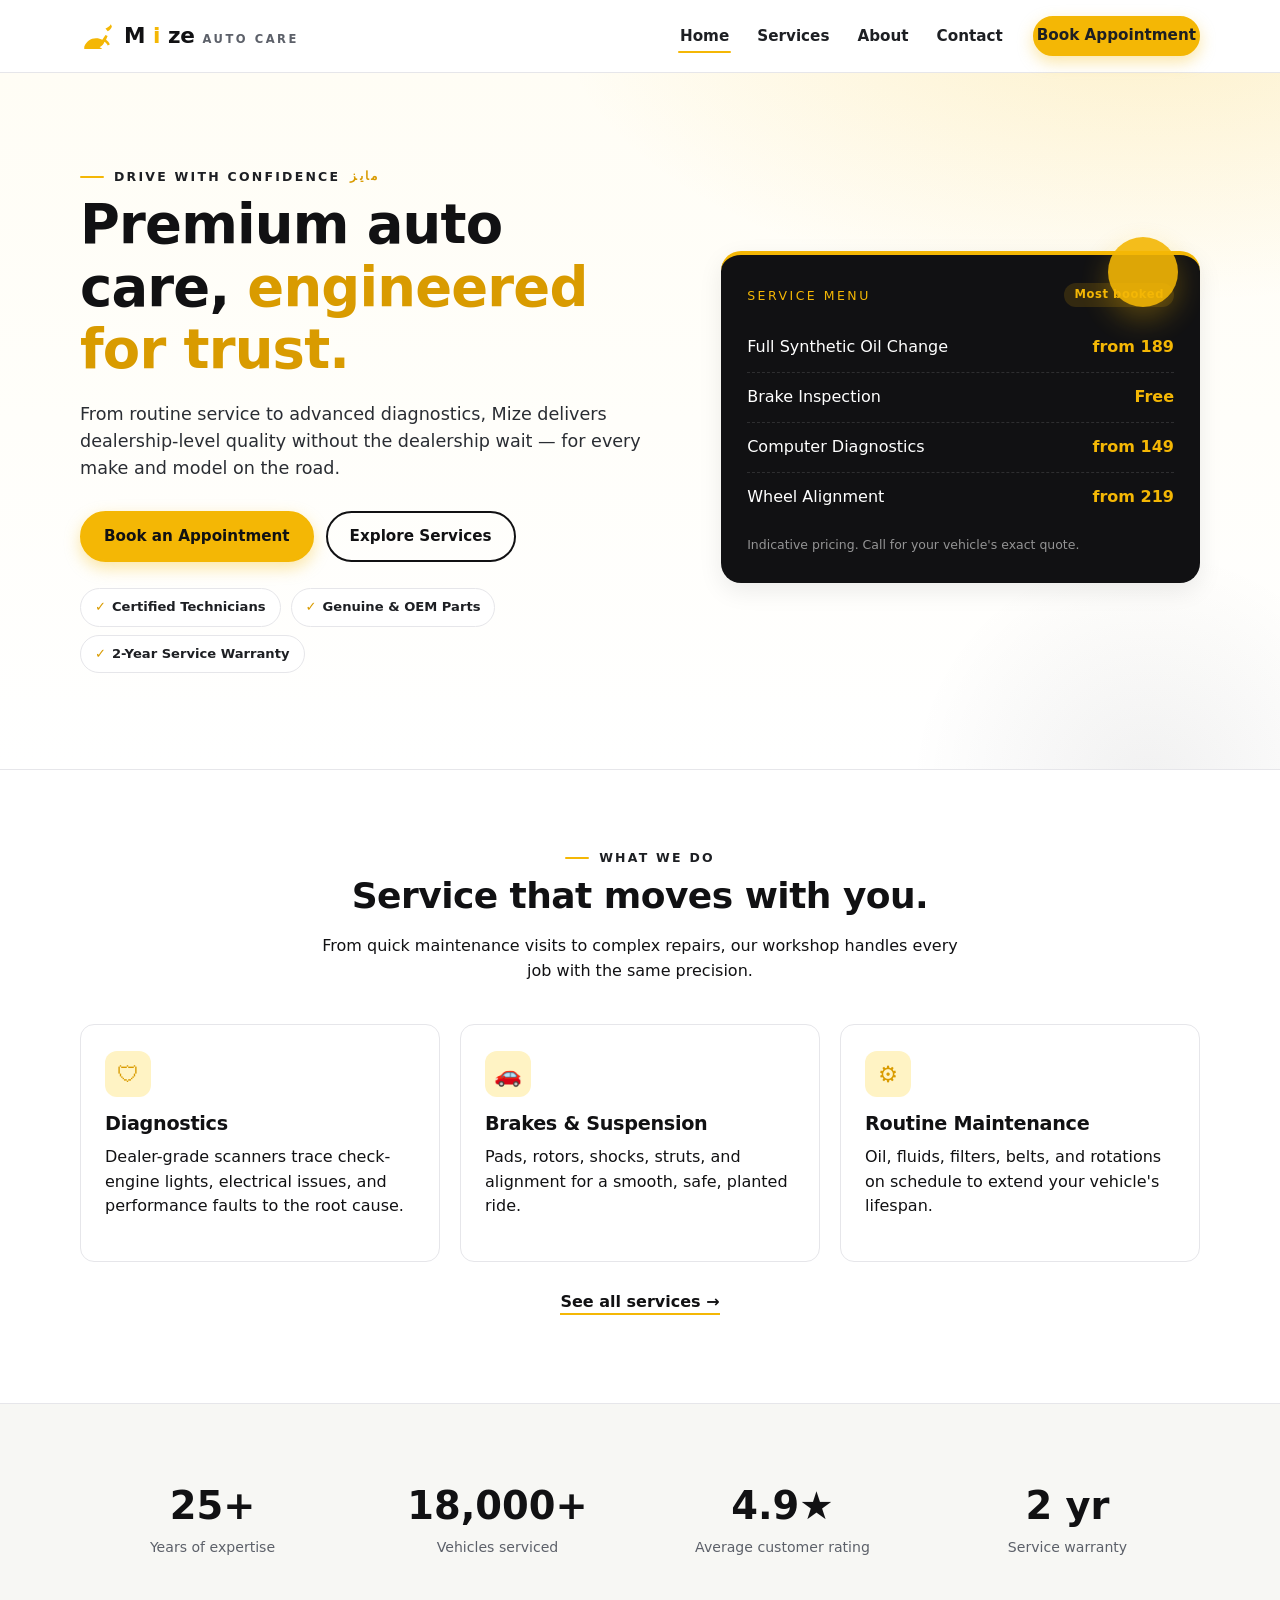
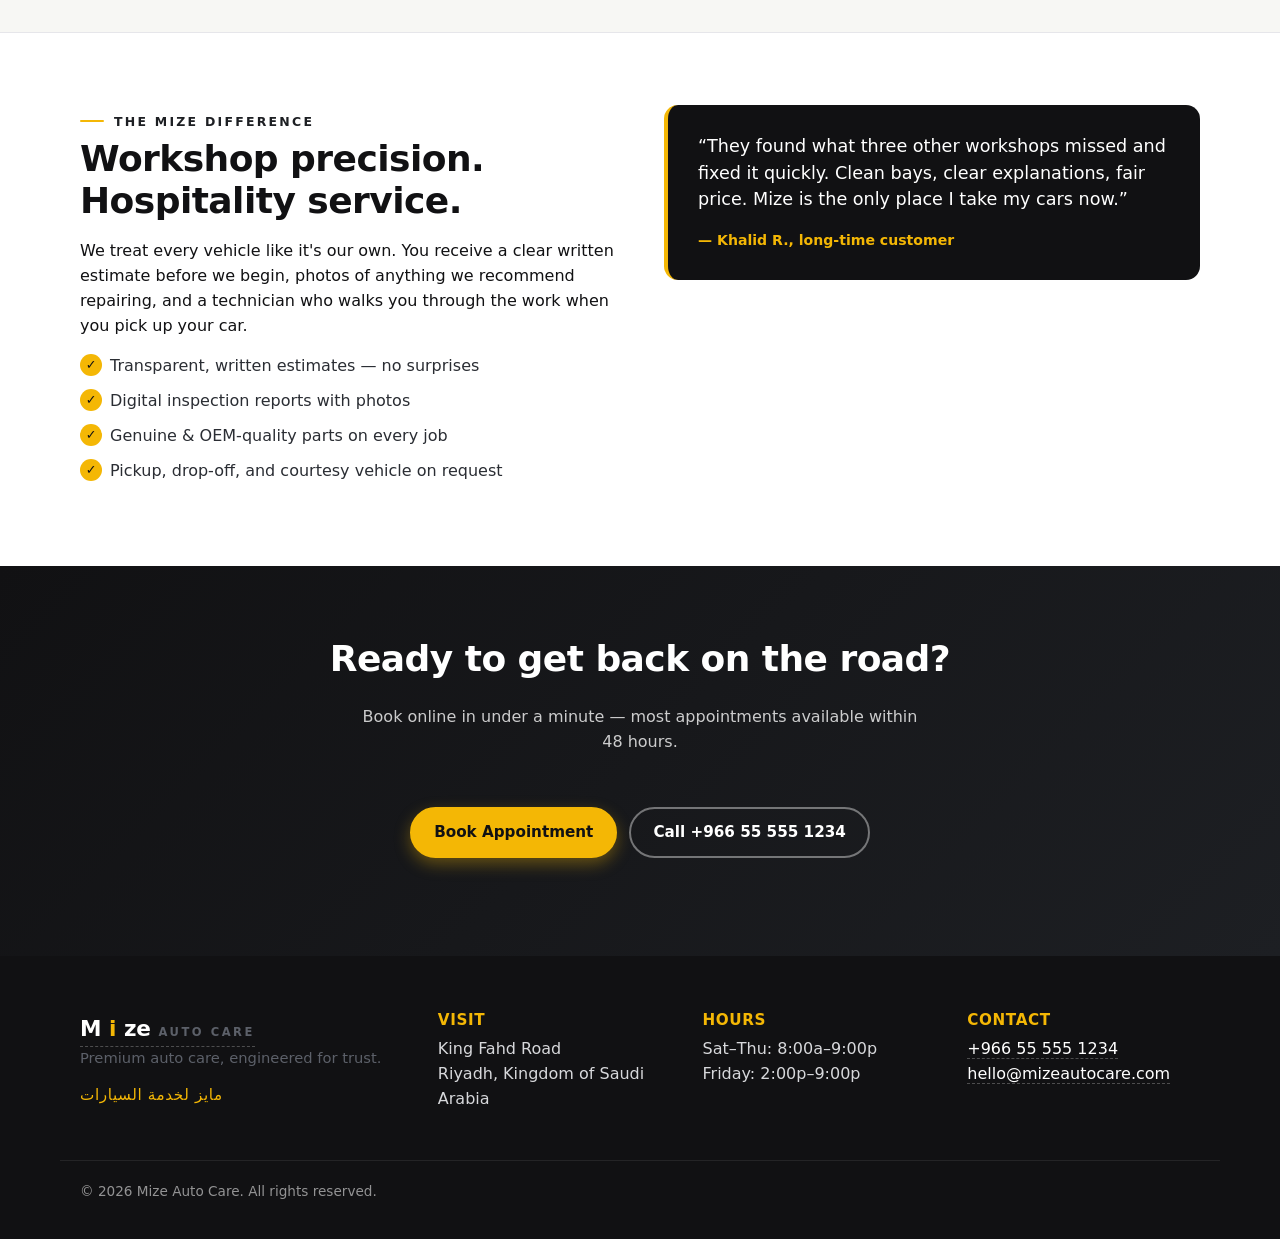
==== index.html @ 51d81efa "Add Mize Auto Care marketing website Four-page static site (Home, Services, About, Contact) styled t" ====
<!DOCTYPE html>
<html lang="en">
<head>
  <meta charset="UTF-8" />
  <meta name="viewport" content="width=device-width, initial-scale=1.0" />
  <meta name="description" content="Mize Auto Care - premium auto repair and maintenance. Expert technicians, genuine parts, and transparent service for every make and model." />
  <title>Mize Auto Care | Premium Auto Service</title>
  <link rel="stylesheet" href="assets/css/styles.css" />
</head>
<body>
  <a class="skip-link" href="#main">Skip to content</a>

  <header class="site-header">
    <div class="container nav-bar">
      <a class="brand" href="index.html" aria-label="Mize Auto Care home">
        <span class="brand-horse" aria-hidden="true">
          <svg viewBox="0 0 64 48" xmlns="http://www.w3.org/2000/svg" role="img" focusable="false">
            <path fill="currentColor" d="M8 44c4-10 12-16 22-16 5 0 9 1 12 3l6-9 4 2-3 7c3 2 6 5 7 9l-4 2c-1-3-3-5-6-7-1 4-4 8-9 10 2 1 4 2 5 4H8z"/>
            <path fill="currentColor" d="M48 10c4-2 8-4 10-8l2 4c-1 4-4 7-8 9z"/>
          </svg>
        </span>
        <span class="brand-text"><span class="brand-m">M</span><span class="brand-i">i</span>ze<em>Auto Care</em></span>
      </a>
      <button class="nav-toggle" aria-label="Toggle navigation" aria-expanded="false" aria-controls="primary-nav">
        <span></span><span></span><span></span>
      </button>
      <nav id="primary-nav" class="primary-nav">
        <ul>
          <li><a href="index.html" class="active">Home</a></li>
          <li><a href="services.html">Services</a></li>
          <li><a href="about.html">About</a></li>
          <li><a href="contact.html">Contact</a></li>
        </ul>
        <a class="btn btn-primary nav-cta" href="contact.html#appointment">Book Appointment</a>
      </nav>
    </div>
  </header>

  <main id="main">
    <section class="hero">
      <div class="container hero-inner">
        <div class="hero-copy">
          <p class="eyebrow">Drive with confidence <span class="ar" lang="ar">مايز</span></p>
          <h1>Premium auto care, <span class="accent">engineered for trust.</span></h1>
          <p class="lede">
            From routine service to advanced diagnostics, Mize delivers dealership-level
            quality without the dealership wait &mdash; for every make and model on the road.
          </p>
          <div class="hero-actions">
            <a class="btn btn-primary" href="contact.html#appointment">Book an Appointment</a>
            <a class="btn btn-ghost" href="services.html">Explore Services</a>
          </div>
          <ul class="hero-badges">
            <li>Certified Technicians</li>
            <li>Genuine &amp; OEM Parts</li>
            <li>2-Year Service Warranty</li>
          </ul>
        </div>
        <div class="hero-art" aria-hidden="true">
          <div class="hero-card">
            <div class="hero-card-head">
              <span class="hero-card-label">Service Menu</span>
              <span class="hero-card-tag">Most booked</span>
            </div>
            <div class="hero-card-row"><span>Full Synthetic Oil Change</span><strong>from 189</strong></div>
            <div class="hero-card-row"><span>Brake Inspection</span><strong>Free</strong></div>
            <div class="hero-card-row"><span>Computer Diagnostics</span><strong>from 149</strong></div>
            <div class="hero-card-row"><span>Wheel Alignment</span><strong>from 219</strong></div>
            <p class="hero-card-note">Indicative pricing. Call for your vehicle's exact quote.</p>
          </div>
        </div>
      </div>
    </section>

    <section class="section services-preview">
      <div class="container">
        <header class="section-header">
          <p class="eyebrow">What we do</p>
          <h2>Service that moves with you.</h2>
          <p>From quick maintenance visits to complex repairs, our workshop handles every job with the same precision.</p>
        </header>
        <div class="grid grid-3">
          <article class="card">
            <div class="card-icon" aria-hidden="true">&#128737;</div>
            <h3>Diagnostics</h3>
            <p>Dealer-grade scanners trace check-engine lights, electrical issues, and performance faults to the root cause.</p>
          </article>
          <article class="card">
            <div class="card-icon" aria-hidden="true">&#128663;</div>
            <h3>Brakes &amp; Suspension</h3>
            <p>Pads, rotors, shocks, struts, and alignment for a smooth, safe, planted ride.</p>
          </article>
          <article class="card">
            <div class="card-icon" aria-hidden="true">&#9881;</div>
            <h3>Routine Maintenance</h3>
            <p>Oil, fluids, filters, belts, and rotations on schedule to extend your vehicle's lifespan.</p>
          </article>
        </div>
        <p class="section-cta"><a href="services.html">See all services &rarr;</a></p>
      </div>
    </section>

    <section class="section band">
      <div class="container grid grid-4 stats">
        <div><strong>25+</strong><span>Years of expertise</span></div>
        <div><strong>18,000+</strong><span>Vehicles serviced</span></div>
        <div><strong>4.9&#9733;</strong><span>Average customer rating</span></div>
        <div><strong>2 yr</strong><span>Service warranty</span></div>
      </div>
    </section>

    <section class="section">
      <div class="container split">
        <div>
          <p class="eyebrow">The Mize difference</p>
          <h2>Workshop precision. Hospitality service.</h2>
          <p>
            We treat every vehicle like it's our own. You receive a clear written estimate
            before we begin, photos of anything we recommend repairing, and a technician
            who walks you through the work when you pick up your car.
          </p>
          <ul class="check-list">
            <li>Transparent, written estimates &mdash; no surprises</li>
            <li>Digital inspection reports with photos</li>
            <li>Genuine &amp; OEM-quality parts on every job</li>
            <li>Pickup, drop-off, and courtesy vehicle on request</li>
          </ul>
        </div>
        <blockquote class="quote">
          <p>&ldquo;They found what three other workshops missed and fixed it quickly. Clean bays, clear explanations, fair price. Mize is the only place I take my cars now.&rdquo;</p>
          <footer>&mdash; Khalid R., long-time customer</footer>
        </blockquote>
      </div>
    </section>

    <section class="section cta-band">
      <div class="container cta-inner">
        <h2>Ready to get back on the road?</h2>
        <p>Book online in under a minute &mdash; most appointments available within 48 hours.</p>
        <div class="hero-actions">
          <a class="btn btn-primary" href="contact.html#appointment">Book Appointment</a>
          <a class="btn btn-ghost" href="tel:+966555551234">Call +966 55 555 1234</a>
        </div>
      </div>
    </section>
  </main>

  <footer class="site-footer">
    <div class="container footer-grid">
      <div>
        <a class="brand brand-footer" href="index.html">
          <span class="brand-text"><span class="brand-m">M</span><span class="brand-i">i</span>ze<em>Auto Care</em></span>
        </a>
        <p class="muted">Premium auto care, engineered for trust.</p>
        <p class="ar-name" lang="ar">مايز لخدمة السيارات</p>
      </div>
      <div>
        <h4>Visit</h4>
        <p>King Fahd Road<br />Riyadh, Kingdom of Saudi Arabia</p>
      </div>
      <div>
        <h4>Hours</h4>
        <p>Sat&ndash;Thu: 8:00a&ndash;9:00p<br />Friday: 2:00p&ndash;9:00p</p>
      </div>
      <div>
        <h4>Contact</h4>
        <p><a href="tel:+966555551234">+966 55 555 1234</a><br /><a href="mailto:hello@mizeautocare.com">hello@mizeautocare.com</a></p>
      </div>
    </div>
    <div class="container footer-bottom">
      <p>&copy; <span id="year"></span> Mize Auto Care. All rights reserved.</p>
    </div>
  </footer>

  <script src="assets/js/main.js"></script>
</body>
</html>
---- assets/css/styles.css ----
/* =========================================================
   Mize Auto Care — black + gold brand palette
   ========================================================= */

:root {
  --gold: #f4b705;
  --gold-dark: #d99b00;
  --gold-soft: #fff3c4;
  --ink: #111113;
  --ink-2: #1d1f23;
  --char: #2a2d33;
  --muted: #5c6069;
  --line: #e6e6ea;
  --bg: #ffffff;
  --bg-soft: #f7f7f4;
  --bg-dark: #111113;

  --radius: 14px;
  --radius-sm: 8px;
  --shadow-sm: 0 1px 2px rgba(17,17,19,.06), 0 2px 8px rgba(17,17,19,.05);
  --shadow-md: 0 8px 24px rgba(17,17,19,.08);

  --container: 1160px;
  --font-sans: "Inter", system-ui, -apple-system, "Segoe UI", Roboto, "Helvetica Neue", Arial, sans-serif;
  --font-display: "Inter", system-ui, sans-serif;
}

/* Reset */
*, *::before, *::after { box-sizing: border-box; }
html { scroll-behavior: smooth; }
body {
  margin: 0;
  font-family: var(--font-sans);
  color: var(--ink);
  background: var(--bg);
  line-height: 1.55;
  -webkit-font-smoothing: antialiased;
}
img, svg { max-width: 100%; display: block; }
a { color: inherit; text-decoration: none; }
a:hover { color: var(--gold-dark); }
button { font: inherit; cursor: pointer; }

.container {
  width: 100%;
  max-width: var(--container);
  margin: 0 auto;
  padding: 0 20px;
}

.skip-link {
  position: absolute; left: -9999px; top: 0;
  background: var(--ink); color: #fff; padding: 10px 14px;
  border-radius: 0 0 8px 0; z-index: 999;
}
.skip-link:focus { left: 0; }

/* Typography */
h1, h2, h3, h4 {
  font-family: var(--font-display);
  line-height: 1.15;
  letter-spacing: -0.015em;
  color: var(--ink);
  margin: 0 0 0.5em;
  font-weight: 800;
}
h1 { font-size: clamp(2.1rem, 4.6vw, 3.4rem); }
h2 { font-size: clamp(1.6rem, 3vw, 2.25rem); }
h3 { font-size: 1.2rem; }
h4 { font-size: 0.95rem; letter-spacing: 0.04em; text-transform: uppercase; color: var(--ink-2); }

p { margin: 0 0 1em; }
.lede { font-size: 1.1rem; color: var(--char); max-width: 56ch; }
.muted { color: var(--muted); font-size: 0.92rem; }
.eyebrow {
  display: inline-flex; align-items: center; gap: 10px;
  font-size: 0.78rem; letter-spacing: 0.18em; text-transform: uppercase;
  color: var(--ink-2); font-weight: 700; margin: 0 0 0.6em;
}
.eyebrow::before {
  content: ""; width: 24px; height: 2px; background: var(--gold); border-radius: 2px;
}
.accent { color: var(--gold-dark); }
.ar { font-family: "Tajawal", "Segoe UI", sans-serif; font-weight: 700; color: var(--gold-dark); }

/* Buttons */
.btn {
  display: inline-flex; align-items: center; justify-content: center;
  gap: 8px;
  padding: 12px 22px;
  font-weight: 700;
  font-size: 0.95rem;
  border-radius: 999px;
  border: 2px solid transparent;
  transition: transform .15s ease, background .15s ease, border-color .15s ease, color .15s ease;
  white-space: nowrap;
}
.btn-primary {
  background: var(--gold);
  color: var(--ink);
  border-color: var(--gold);
  box-shadow: 0 6px 16px rgba(244,183,5,.35);
}
.btn-primary:hover { background: var(--gold-dark); border-color: var(--gold-dark); color: var(--ink); transform: translateY(-1px); }
.btn-ghost {
  background: transparent;
  color: var(--ink);
  border-color: var(--ink);
}
.btn-ghost:hover { background: var(--ink); color: var(--gold); }
.btn-block { width: 100%; }

/* Header / nav */
.site-header {
  position: sticky; top: 0; z-index: 50;
  background: rgba(255,255,255,.92);
  backdrop-filter: saturate(150%) blur(8px);
  border-bottom: 1px solid var(--line);
}
.nav-bar {
  display: flex; align-items: center; justify-content: space-between;
  min-height: 72px; gap: 24px;
}
.brand {
  display: inline-flex; align-items: center; gap: 10px;
  font-weight: 900; font-size: 1.35rem; color: var(--ink);
  letter-spacing: -0.02em;
}
.brand:hover { color: var(--ink); }
.brand-horse { color: var(--gold); width: 34px; height: 26px; display: inline-flex; }
.brand-horse svg { width: 100%; height: 100%; }
.brand-text { display: inline-flex; align-items: baseline; gap: 8px; }
.brand-text em {
  font-style: normal;
  font-size: 0.72rem;
  letter-spacing: 0.22em;
  text-transform: uppercase;
  color: var(--muted);
  font-weight: 700;
}
.brand-m { color: var(--ink); }
.brand-i { color: var(--gold); }

.primary-nav {
  display: flex; align-items: center; gap: 28px;
}
.primary-nav ul {
  list-style: none; display: flex; gap: 24px; margin: 0; padding: 0;
}
.primary-nav a {
  font-weight: 600; font-size: 0.95rem; color: var(--ink-2);
  padding: 6px 2px; position: relative;
}
.primary-nav a:hover { color: var(--ink); }
.primary-nav a.active::after {
  content: ""; position: absolute; left: 0; right: 0; bottom: -2px;
  height: 2px; background: var(--gold); border-radius: 2px;
}
.nav-cta { padding: 10px 18px; font-size: 0.9rem; }

.nav-toggle {
  display: none;
  background: transparent; border: 0; padding: 8px;
  width: 42px; height: 42px; border-radius: 8px;
}
.nav-toggle span {
  display: block; width: 22px; height: 2px; background: var(--ink);
  margin: 4px auto; border-radius: 2px; transition: transform .2s, opacity .2s;
}
.nav-toggle[aria-expanded="true"] span:nth-child(1) { transform: translateY(6px) rotate(45deg); }
.nav-toggle[aria-expanded="true"] span:nth-child(2) { opacity: 0; }
.nav-toggle[aria-expanded="true"] span:nth-child(3) { transform: translateY(-6px) rotate(-45deg); }

/* Hero */
.hero {
  position: relative;
  background:
    radial-gradient(1000px 500px at 90% -10%, rgba(244,183,5,.18), transparent 60%),
    linear-gradient(180deg, #fffdf5 0%, #ffffff 100%);
  border-bottom: 1px solid var(--line);
  overflow: hidden;
}
.hero::before {
  content: "";
  position: absolute; inset: auto -10% -40% auto;
  width: 520px; height: 520px;
  background: radial-gradient(circle, rgba(17,17,19,.06) 0%, transparent 65%);
  border-radius: 50%;
  pointer-events: none;
}
.hero-inner {
  display: grid; grid-template-columns: 1.1fr 0.9fr; gap: 56px; align-items: center;
  padding: 88px 20px 96px;
}
.hero-copy h1 { margin-bottom: 0.35em; }
.hero-actions {
  display: flex; gap: 12px; flex-wrap: wrap; margin: 28px 0 26px;
}
.hero-badges {
  list-style: none; padding: 0; margin: 0;
  display: flex; flex-wrap: wrap; gap: 8px 10px;
}
.hero-badges li {
  background: #fff; border: 1px solid var(--line);
  padding: 8px 14px; border-radius: 999px;
  font-size: 0.82rem; font-weight: 600; color: var(--ink-2);
}
.hero-badges li::before {
  content: "\2713"; color: var(--gold-dark); font-weight: 900; margin-right: 6px;
}
.hero-art { position: relative; }
.hero-card {
  background: var(--ink);
  color: #fff;
  border-radius: 20px;
  padding: 28px 26px;
  box-shadow: var(--shadow-md);
  border-top: 4px solid var(--gold);
  position: relative;
}
.hero-card::before {
  content: "";
  position: absolute; top: -18px; right: 22px;
  width: 70px; height: 70px; border-radius: 50%;
  background: var(--gold); opacity: .9;
  box-shadow: 0 12px 30px rgba(244,183,5,.35);
}
.hero-card-head {
  display: flex; justify-content: space-between; align-items: center;
  margin-bottom: 16px;
}
.hero-card-label {
  font-size: 0.78rem; letter-spacing: 0.2em; text-transform: uppercase;
  color: var(--gold);
}
.hero-card-tag {
  background: rgba(244,183,5,.15); color: var(--gold);
  padding: 3px 10px; border-radius: 999px; font-size: 0.72rem; font-weight: 700;
  letter-spacing: 0.05em;
}
.hero-card-row {
  display: flex; justify-content: space-between; align-items: baseline;
  padding: 12px 0; border-bottom: 1px dashed rgba(255,255,255,.12);
}
.hero-card-row:last-of-type { border-bottom: 0; }
.hero-card-row strong { color: var(--gold); font-weight: 800; }
.hero-card-note { font-size: 0.78rem; color: rgba(255,255,255,.55); margin: 14px 0 0; }

/* Page hero */
.page-hero {
  padding: 72px 0 40px;
  background: linear-gradient(180deg, #fffdf5 0%, #ffffff 100%);
  border-bottom: 1px solid var(--line);
}
.page-hero .lede { margin-top: 0.6em; }

/* Sections */
.section { padding: 72px 0; }
.section-header {
  max-width: 640px; margin: 0 auto 40px; text-align: center;
}
.section-cta { text-align: center; margin-top: 28px; }
.section-cta a { font-weight: 700; color: var(--ink); border-bottom: 2px solid var(--gold); padding-bottom: 2px; }
.section-cta a:hover { color: var(--gold-dark); }

.band {
  background: var(--bg-soft);
  border-top: 1px solid var(--line);
  border-bottom: 1px solid var(--line);
}

/* Grids */
.grid { display: grid; gap: 20px; }
.grid-3 { grid-template-columns: repeat(3, 1fr); }
.grid-4 { grid-template-columns: repeat(4, 1fr); }

.split {
  display: grid; grid-template-columns: 1fr 1fr; gap: 48px; align-items: start;
}

/* Cards */
.card {
  background: #fff;
  border: 1px solid var(--line);
  border-radius: var(--radius);
  padding: 26px 24px;
  transition: transform .15s ease, box-shadow .15s ease, border-color .15s ease;
}
.card:hover {
  transform: translateY(-2px);
  box-shadow: var(--shadow-md);
  border-color: #e0d8a8;
}
.card-icon {
  width: 46px; height: 46px; border-radius: 12px;
  background: var(--gold-soft); color: var(--gold-dark);
  display: flex; align-items: center; justify-content: center;
  font-size: 1.4rem; margin-bottom: 16px;
}
.service ul { padding-left: 18px; margin: 8px 0 0; color: var(--char); }
.service li { margin-bottom: 6px; }

/* Stats */
.stats div {
  text-align: center;
}
.stats strong {
  display: block; font-size: clamp(1.8rem, 3vw, 2.4rem); color: var(--ink); font-weight: 900;
}
.stats span { color: var(--muted); font-size: 0.88rem; }

/* Check list */
.check-list { list-style: none; padding: 0; margin: 16px 0 0; }
.check-list li {
  position: relative; padding-left: 30px; margin-bottom: 10px; color: var(--char);
}
.check-list li::before {
  content: "\2713";
  position: absolute; left: 0; top: 0;
  width: 22px; height: 22px; border-radius: 50%;
  background: var(--gold); color: var(--ink);
  display: flex; align-items: center; justify-content: center;
  font-size: 0.8rem; font-weight: 900;
}

/* Quote */
.quote {
  background: var(--ink); color: #fff;
  border-radius: var(--radius); padding: 28px 30px;
  border-left: 4px solid var(--gold);
  margin: 0;
}
.quote p { font-size: 1.1rem; line-height: 1.5; }
.quote footer { color: var(--gold); font-size: 0.88rem; font-weight: 700; }

/* Process */
.process { counter-reset: step; list-style: none; padding: 0; margin: 16px 0 0; }
.process li {
  counter-increment: step;
  position: relative;
  padding: 10px 0 10px 52px;
  border-bottom: 1px solid var(--line);
}
.process li:last-child { border-bottom: 0; }
.process li::before {
  content: counter(step);
  position: absolute; left: 0; top: 8px;
  width: 36px; height: 36px; border-radius: 50%;
  background: var(--ink); color: var(--gold);
  display: flex; align-items: center; justify-content: center;
  font-weight: 900;
}

/* Price table */
.price-table {
  width: 100%; border-collapse: collapse; margin: 14px 0 8px;
  background: #fff; border-radius: var(--radius); overflow: hidden;
  border: 1px solid var(--line);
}
.price-table th, .price-table td {
  text-align: left; padding: 12px 16px; font-size: 0.95rem;
  border-bottom: 1px solid var(--line);
}
.price-table thead th {
  background: var(--ink); color: var(--gold);
  font-size: 0.78rem; letter-spacing: 0.12em; text-transform: uppercase;
}
.price-table tbody tr:last-child td { border-bottom: 0; }
.price-table td:last-child, .price-table th:last-child {
  text-align: right; font-weight: 700; color: var(--ink);
}

/* Team */
.person { text-align: center; }
.avatar {
  width: 72px; height: 72px; border-radius: 50%;
  background: linear-gradient(135deg, var(--gold), var(--gold-dark));
  color: var(--ink);
  display: flex; align-items: center; justify-content: center;
  font-weight: 900; font-size: 1.3rem;
  margin: 0 auto 14px;
  box-shadow: 0 8px 16px rgba(244,183,5,.3);
}
.role {
  font-size: 0.85rem; color: var(--gold-dark); font-weight: 700;
  margin: -6px 0 10px; letter-spacing: 0.04em;
}

/* Certifications */
.cert-list {
  list-style: none; padding: 0; margin: 0;
  display: grid; grid-template-columns: repeat(3, 1fr); gap: 12px;
}
.cert-list li {
  background: #fff; border: 1px solid var(--line);
  padding: 16px 18px; border-radius: var(--radius-sm);
  font-weight: 700; color: var(--ink-2);
  border-left: 4px solid var(--gold);
}

/* Contact */
.contact-list { margin: 16px 0 0; }
.contact-list > div { padding: 14px 0; border-bottom: 1px solid var(--line); }
.contact-list > div:last-child { border-bottom: 0; }
.contact-list dt { font-size: 0.78rem; letter-spacing: 0.15em; text-transform: uppercase; color: var(--muted); font-weight: 700; margin-bottom: 4px; }
.contact-list dd { margin: 0; font-weight: 600; color: var(--ink); }
.contact-list a { color: var(--ink); border-bottom: 1px dashed var(--gold); }
.contact-list a:hover { color: var(--gold-dark); }

/* Form */
.form-card {
  background: #fff; border: 1px solid var(--line);
  border-radius: var(--radius); padding: 28px;
  box-shadow: var(--shadow-sm);
}
.field { display: flex; flex-direction: column; margin-bottom: 16px; }
.field label {
  font-size: 0.82rem; font-weight: 700; color: var(--ink-2);
  letter-spacing: 0.04em; margin-bottom: 6px;
}
.field input, .field select, .field textarea {
  font: inherit; color: var(--ink);
  padding: 12px 14px;
  border: 1.5px solid var(--line);
  border-radius: 10px;
  background: #fff;
  transition: border-color .15s ease, box-shadow .15s ease;
}
.field input:focus, .field select:focus, .field textarea:focus {
  outline: none;
  border-color: var(--gold);
  box-shadow: 0 0 0 4px rgba(244,183,5,.2);
}
.field-row { display: grid; grid-template-columns: 1fr 1fr; gap: 12px; }
.form-status { font-size: 0.9rem; margin: 10px 0 0; min-height: 1.2em; }
.form-status.success { color: #0a7a33; }
.form-status.error { color: #b42318; }

/* Map */
.map-placeholder {
  height: 320px; border-radius: var(--radius);
  background:
    repeating-linear-gradient(45deg, #efece0 0 12px, #f7f4e8 12px 24px),
    #f7f4e8;
  border: 1px solid var(--line);
  position: relative;
  overflow: hidden;
}
.map-pin {
  position: absolute; top: 50%; left: 50%; transform: translate(-50%, -50%);
  background: #fff; border-radius: 14px; padding: 14px 18px;
  box-shadow: var(--shadow-md);
  display: flex; flex-direction: column; align-items: center; text-align: center; gap: 2px;
  border-top: 4px solid var(--gold);
}
.map-pin span:first-child { color: var(--gold-dark); font-size: 1.5rem; }
.map-pin strong { font-weight: 800; color: var(--ink); }
.map-pin span:last-child { color: var(--muted); font-size: 0.85rem; }

/* CTA band */
.cta-band {
  background: linear-gradient(135deg, var(--ink) 0%, #1d1f23 100%);
  color: #fff;
  border-radius: 0;
}
.cta-band h2 { color: #fff; }
.cta-band p { color: rgba(255,255,255,.78); max-width: 56ch; }
.cta-inner { text-align: center; display: flex; flex-direction: column; align-items: center; gap: 8px; }
.cta-band .btn-ghost { color: #fff; border-color: rgba(255,255,255,.4); }
.cta-band .btn-ghost:hover { background: var(--gold); color: var(--ink); border-color: var(--gold); }

/* Footer */
.site-footer {
  background: var(--bg-dark); color: #d7d8db;
  padding: 56px 0 24px;
}
.site-footer .brand, .site-footer .brand-text .brand-m { color: #fff; }
.site-footer h4 { color: var(--gold); }
.site-footer a { color: #fff; border-bottom: 1px dashed rgba(255,255,255,.25); }
.site-footer a:hover { color: var(--gold); }
.ar-name { color: var(--gold); font-size: 0.95rem; letter-spacing: 0.04em; }
.footer-grid {
  display: grid; grid-template-columns: 1.4fr 1fr 1fr 1fr; gap: 32px;
  padding-bottom: 32px; border-bottom: 1px solid rgba(255,255,255,.08);
}
.footer-bottom {
  padding-top: 20px;
  display: flex; justify-content: space-between; align-items: center;
  font-size: 0.85rem; color: rgba(255,255,255,.55);
}

/* Responsive */
@media (max-width: 960px) {
  .hero-inner { grid-template-columns: 1fr; padding: 56px 20px; gap: 40px; }
  .split { grid-template-columns: 1fr; gap: 32px; }
  .grid-3 { grid-template-columns: 1fr 1fr; }
  .grid-4 { grid-template-columns: 1fr 1fr; }
  .footer-grid { grid-template-columns: 1fr 1fr; }
  .cert-list { grid-template-columns: 1fr 1fr; }
}

@media (max-width: 720px) {
  .nav-toggle { display: inline-flex; align-items: center; justify-content: center; }
  .primary-nav {
    position: absolute; top: 72px; left: 0; right: 0;
    background: #fff;
    flex-direction: column; align-items: stretch;
    padding: 20px;
    border-bottom: 1px solid var(--line);
    box-shadow: var(--shadow-md);
    display: none;
  }
  .primary-nav.is-open { display: flex; }
  .primary-nav ul { flex-direction: column; gap: 6px; }
  .primary-nav a { padding: 10px 6px; border-bottom: 1px solid var(--line); }
  .primary-nav a.active::after { display: none; }
  .primary-nav a.active { color: var(--gold-dark); }
  .nav-cta { margin-top: 12px; align-self: flex-start; }
  .grid-3 { grid-template-columns: 1fr; }
  .grid-4 { grid-template-columns: 1fr 1fr; }
  .footer-grid { grid-template-columns: 1fr; }
  .cert-list { grid-template-columns: 1fr; }
  .field-row { grid-template-columns: 1fr; }
  .hero-card::before { right: 14px; top: -14px; width: 52px; height: 52px; }
}
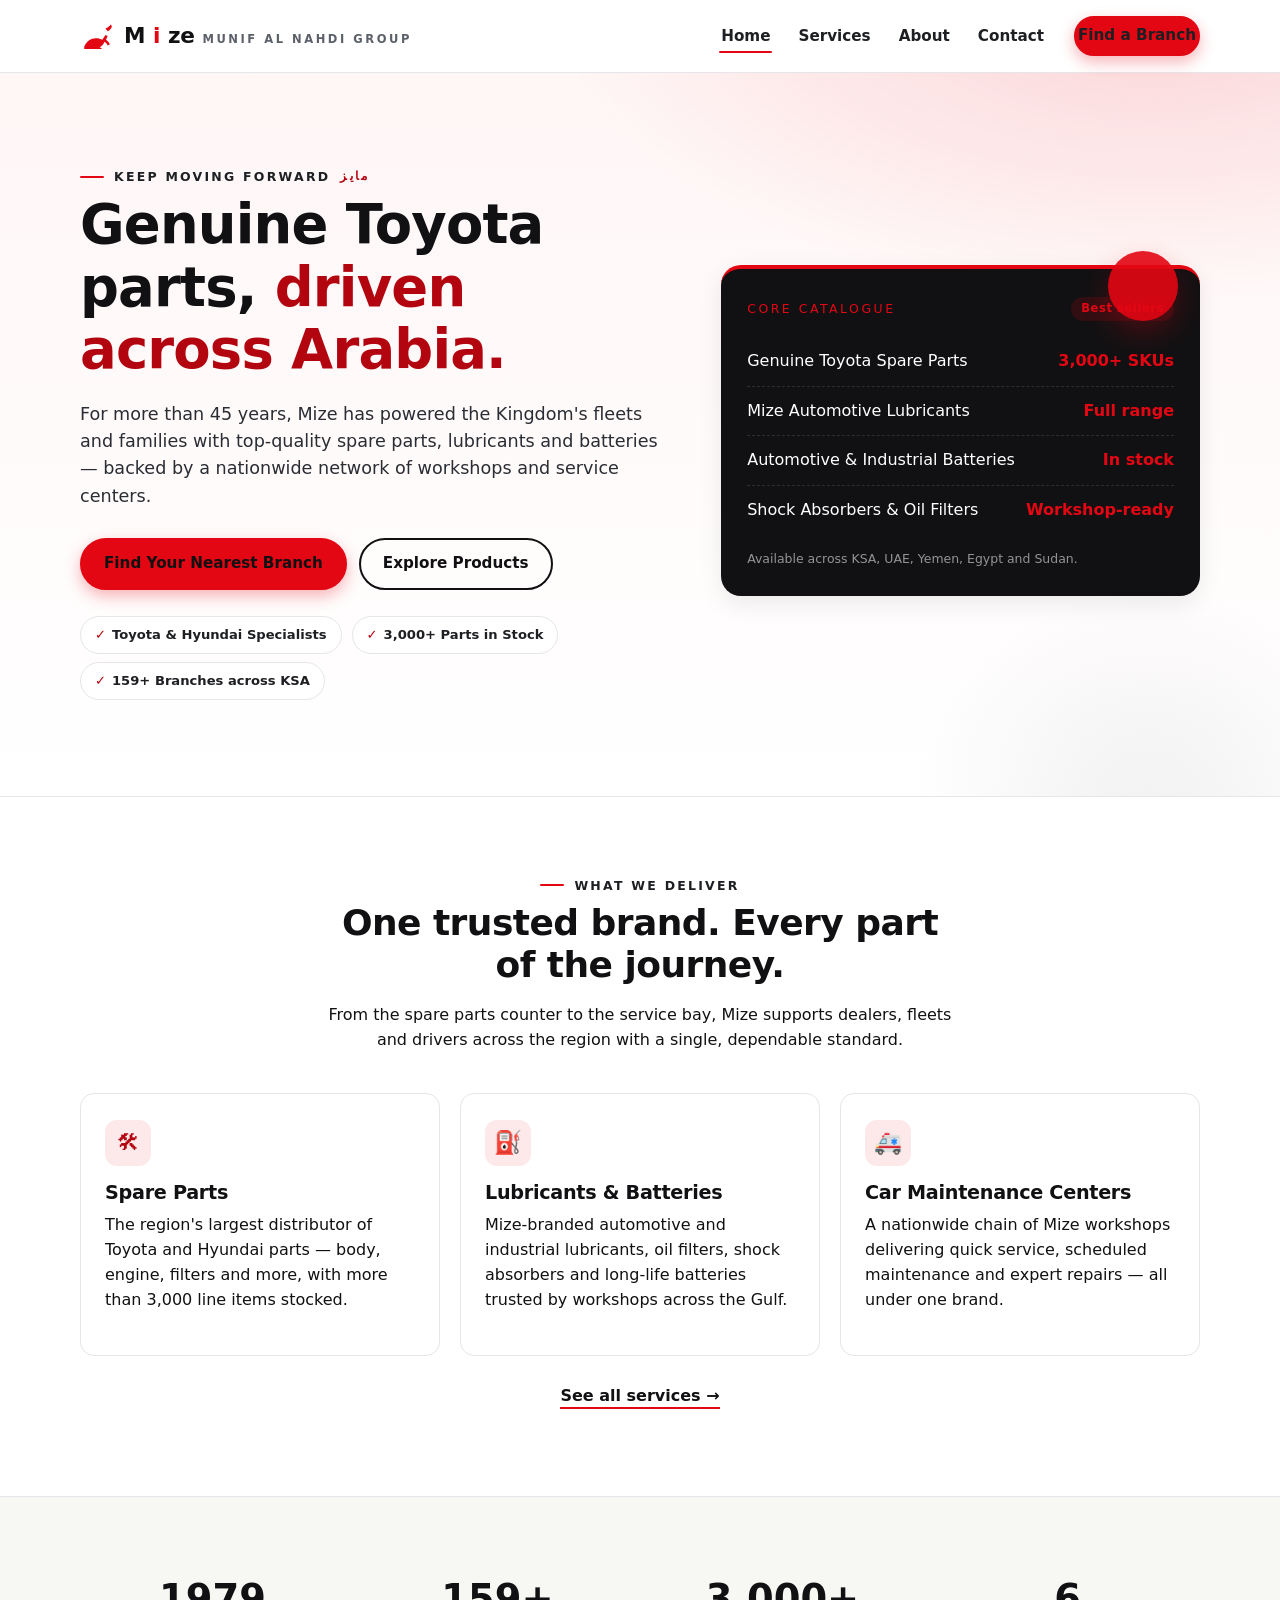
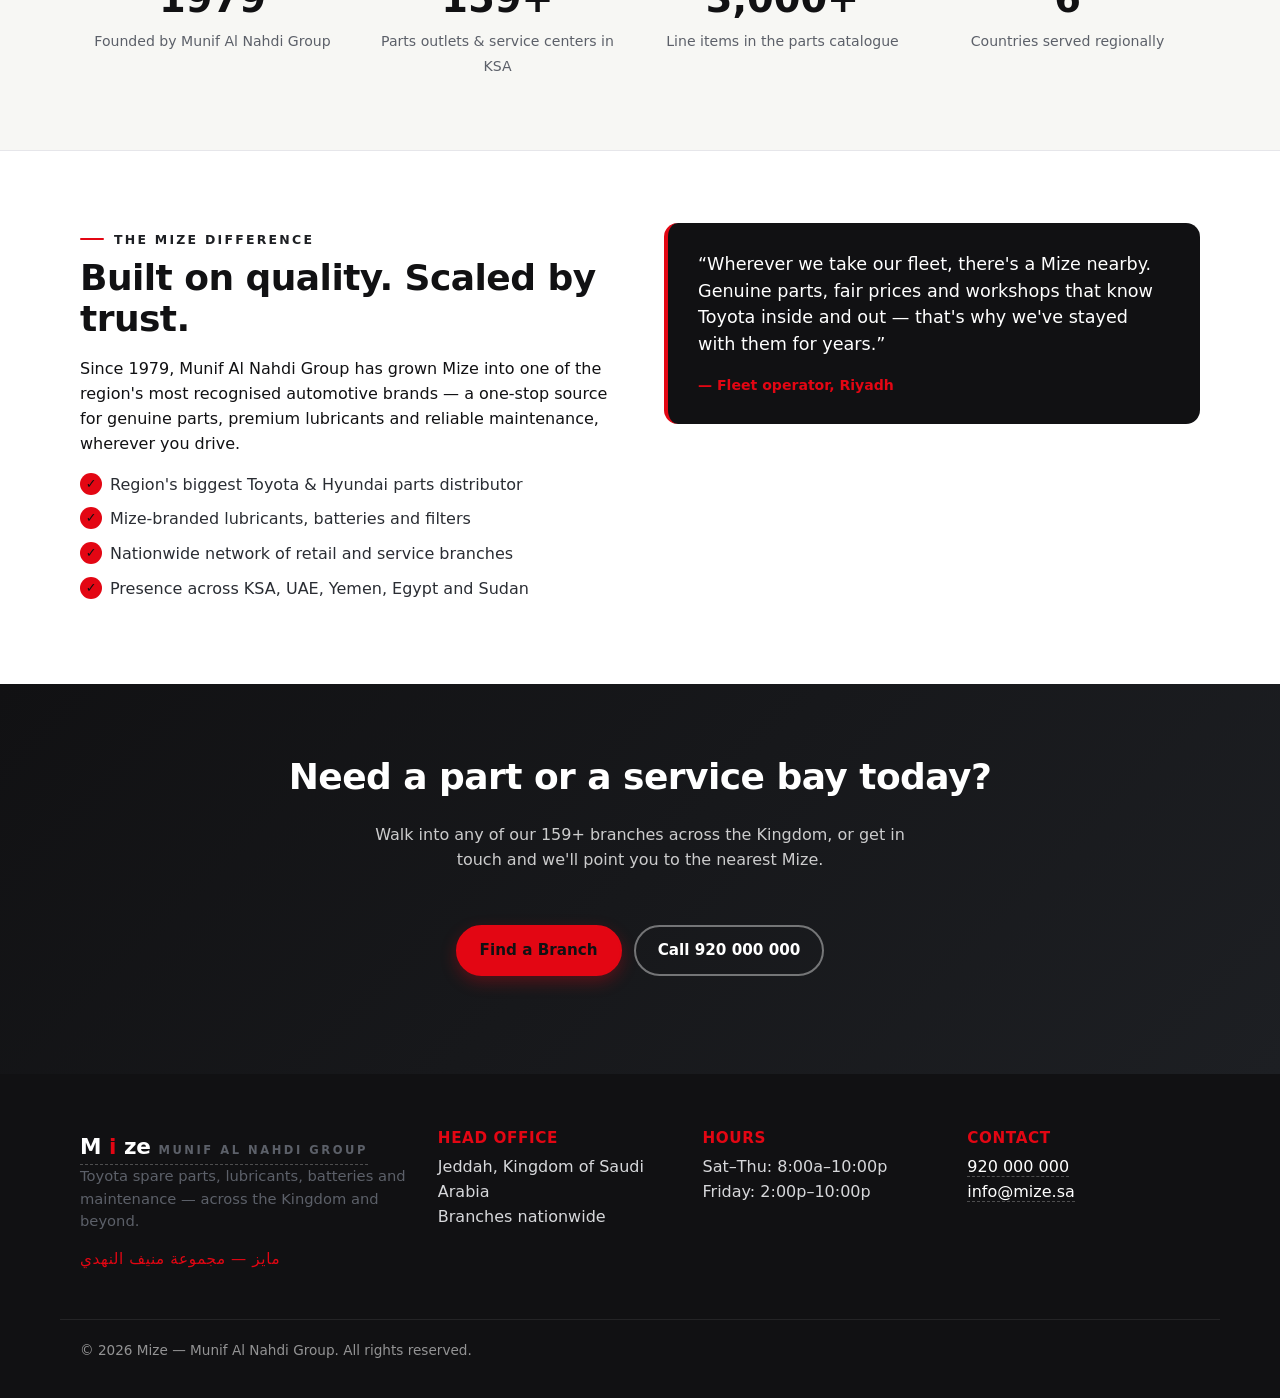
==== commit 6dd3ef12: "Rebrand landing to Mize (Munif Al Nahdi Group) Switches the brand palette from gold to Mize red and " ====
--- a/index.html
+++ b/index.html
@@ -3,8 +3,8 @@
 <head>
   <meta charset="UTF-8" />
   <meta name="viewport" content="width=device-width, initial-scale=1.0" />
-  <meta name="description" content="Mize Auto Care - premium auto repair and maintenance. Expert technicians, genuine parts, and transparent service for every make and model." />
-  <title>Mize Auto Care | Premium Auto Service</title>
+  <meta name="description" content="Mize - Toyota spare parts, lubricants, batteries and car maintenance across Saudi Arabia. Part of Munif Al Nahdi Group with 159+ branches nationwide." />
+  <title>Mize | Toyota Spare Parts &amp; Car Maintenance in KSA</title>
   <link rel="stylesheet" href="assets/css/styles.css" />
 </head>
 <body>
@@ -12,14 +12,14 @@
 
   <header class="site-header">
     <div class="container nav-bar">
-      <a class="brand" href="index.html" aria-label="Mize Auto Care home">
+      <a class="brand" href="index.html" aria-label="Mize home">
         <span class="brand-horse" aria-hidden="true">
           <svg viewBox="0 0 64 48" xmlns="http://www.w3.org/2000/svg" role="img" focusable="false">
             <path fill="currentColor" d="M8 44c4-10 12-16 22-16 5 0 9 1 12 3l6-9 4 2-3 7c3 2 6 5 7 9l-4 2c-1-3-3-5-6-7-1 4-4 8-9 10 2 1 4 2 5 4H8z"/>
             <path fill="currentColor" d="M48 10c4-2 8-4 10-8l2 4c-1 4-4 7-8 9z"/>
           </svg>
         </span>
-        <span class="brand-text"><span class="brand-m">M</span><span class="brand-i">i</span>ze<em>Auto Care</em></span>
+        <span class="brand-text"><span class="brand-m">M</span><span class="brand-i">i</span>ze<em>Munif Al Nahdi Group</em></span>
       </a>
       <button class="nav-toggle" aria-label="Toggle navigation" aria-expanded="false" aria-controls="primary-nav">
         <span></span><span></span><span></span>
@@ -31,7 +31,7 @@
           <li><a href="about.html">About</a></li>
           <li><a href="contact.html">Contact</a></li>
         </ul>
-        <a class="btn btn-primary nav-cta" href="contact.html#appointment">Book Appointment</a>
+        <a class="btn btn-primary nav-cta" href="contact.html#appointment">Find a Branch</a>
       </nav>
     </div>
   </header>
@@ -40,33 +40,34 @@
     <section class="hero">
       <div class="container hero-inner">
         <div class="hero-copy">
-          <p class="eyebrow">Drive with confidence <span class="ar" lang="ar">مايز</span></p>
-          <h1>Premium auto care, <span class="accent">engineered for trust.</span></h1>
+          <p class="eyebrow">Keep moving forward <span class="ar" lang="ar">مايز</span></p>
+          <h1>Genuine Toyota parts, <span class="accent">driven across Arabia.</span></h1>
           <p class="lede">
-            From routine service to advanced diagnostics, Mize delivers dealership-level
-            quality without the dealership wait &mdash; for every make and model on the road.
+            For more than 45 years, Mize has powered the Kingdom's fleets and families with
+            top-quality spare parts, lubricants and batteries &mdash; backed by a nationwide
+            network of workshops and service centers.
           </p>
           <div class="hero-actions">
-            <a class="btn btn-primary" href="contact.html#appointment">Book an Appointment</a>
-            <a class="btn btn-ghost" href="services.html">Explore Services</a>
+            <a class="btn btn-primary" href="contact.html#appointment">Find Your Nearest Branch</a>
+            <a class="btn btn-ghost" href="services.html">Explore Products</a>
           </div>
           <ul class="hero-badges">
-            <li>Certified Technicians</li>
-            <li>Genuine &amp; OEM Parts</li>
-            <li>2-Year Service Warranty</li>
+            <li>Toyota &amp; Hyundai Specialists</li>
+            <li>3,000+ Parts in Stock</li>
+            <li>159+ Branches across KSA</li>
           </ul>
         </div>
         <div class="hero-art" aria-hidden="true">
           <div class="hero-card">
             <div class="hero-card-head">
-              <span class="hero-card-label">Service Menu</span>
-              <span class="hero-card-tag">Most booked</span>
+              <span class="hero-card-label">Core Catalogue</span>
+              <span class="hero-card-tag">Best sellers</span>
             </div>
-            <div class="hero-card-row"><span>Full Synthetic Oil Change</span><strong>from 189</strong></div>
-            <div class="hero-card-row"><span>Brake Inspection</span><strong>Free</strong></div>
-            <div class="hero-card-row"><span>Computer Diagnostics</span><strong>from 149</strong></div>
-            <div class="hero-card-row"><span>Wheel Alignment</span><strong>from 219</strong></div>
-            <p class="hero-card-note">Indicative pricing. Call for your vehicle's exact quote.</p>
+            <div class="hero-card-row"><span>Genuine Toyota Spare Parts</span><strong>3,000+ SKUs</strong></div>
+            <div class="hero-card-row"><span>Mize Automotive Lubricants</span><strong>Full range</strong></div>
+            <div class="hero-card-row"><span>Automotive &amp; Industrial Batteries</span><strong>In stock</strong></div>
+            <div class="hero-card-row"><span>Shock Absorbers &amp; Oil Filters</span><strong>Workshop-ready</strong></div>
+            <p class="hero-card-note">Available across KSA, UAE, Yemen, Egypt and Sudan.</p>
           </div>
         </div>
       </div>
@@ -75,25 +76,25 @@
     <section class="section services-preview">
       <div class="container">
         <header class="section-header">
-          <p class="eyebrow">What we do</p>
-          <h2>Service that moves with you.</h2>
-          <p>From quick maintenance visits to complex repairs, our workshop handles every job with the same precision.</p>
+          <p class="eyebrow">What we deliver</p>
+          <h2>One trusted brand. Every part of the journey.</h2>
+          <p>From the spare parts counter to the service bay, Mize supports dealers, fleets and drivers across the region with a single, dependable standard.</p>
         </header>
         <div class="grid grid-3">
           <article class="card">
-            <div class="card-icon" aria-hidden="true">&#128737;</div>
-            <h3>Diagnostics</h3>
-            <p>Dealer-grade scanners trace check-engine lights, electrical issues, and performance faults to the root cause.</p>
+            <div class="card-icon" aria-hidden="true">&#128736;</div>
+            <h3>Spare Parts</h3>
+            <p>The region's largest distributor of Toyota and Hyundai parts &mdash; body, engine, filters and more, with more than 3,000 line items stocked.</p>
           </article>
           <article class="card">
-            <div class="card-icon" aria-hidden="true">&#128663;</div>
-            <h3>Brakes &amp; Suspension</h3>
-            <p>Pads, rotors, shocks, struts, and alignment for a smooth, safe, planted ride.</p>
+            <div class="card-icon" aria-hidden="true">&#9981;</div>
+            <h3>Lubricants &amp; Batteries</h3>
+            <p>Mize-branded automotive and industrial lubricants, oil filters, shock absorbers and long-life batteries trusted by workshops across the Gulf.</p>
           </article>
           <article class="card">
-            <div class="card-icon" aria-hidden="true">&#9881;</div>
-            <h3>Routine Maintenance</h3>
-            <p>Oil, fluids, filters, belts, and rotations on schedule to extend your vehicle's lifespan.</p>
+            <div class="card-icon" aria-hidden="true">&#128657;</div>
+            <h3>Car Maintenance Centers</h3>
+            <p>A nationwide chain of Mize workshops delivering quick service, scheduled maintenance and expert repairs &mdash; all under one brand.</p>
           </article>
         </div>
         <p class="section-cta"><a href="services.html">See all services &rarr;</a></p>
@@ -102,10 +103,10 @@
 
     <section class="section band">
       <div class="container grid grid-4 stats">
-        <div><strong>25+</strong><span>Years of expertise</span></div>
-        <div><strong>18,000+</strong><span>Vehicles serviced</span></div>
-        <div><strong>4.9&#9733;</strong><span>Average customer rating</span></div>
-        <div><strong>2 yr</strong><span>Service warranty</span></div>
+        <div><strong>1979</strong><span>Founded by Munif Al Nahdi Group</span></div>
+        <div><strong>159+</strong><span>Parts outlets &amp; service centers in KSA</span></div>
+        <div><strong>3,000+</strong><span>Line items in the parts catalogue</span></div>
+        <div><strong>6</strong><span>Countries served regionally</span></div>
       </div>
     </section>
 
@@ -113,33 +114,33 @@
       <div class="container split">
         <div>
           <p class="eyebrow">The Mize difference</p>
-          <h2>Workshop precision. Hospitality service.</h2>
+          <h2>Built on quality. Scaled by trust.</h2>
           <p>
-            We treat every vehicle like it's our own. You receive a clear written estimate
-            before we begin, photos of anything we recommend repairing, and a technician
-            who walks you through the work when you pick up your car.
+            Since 1979, Munif Al Nahdi Group has grown Mize into one of the region's
+            most recognised automotive brands &mdash; a one-stop source for genuine parts,
+            premium lubricants and reliable maintenance, wherever you drive.
           </p>
           <ul class="check-list">
-            <li>Transparent, written estimates &mdash; no surprises</li>
-            <li>Digital inspection reports with photos</li>
-            <li>Genuine &amp; OEM-quality parts on every job</li>
-            <li>Pickup, drop-off, and courtesy vehicle on request</li>
+            <li>Region's biggest Toyota &amp; Hyundai parts distributor</li>
+            <li>Mize-branded lubricants, batteries and filters</li>
+            <li>Nationwide network of retail and service branches</li>
+            <li>Presence across KSA, UAE, Yemen, Egypt and Sudan</li>
           </ul>
         </div>
         <blockquote class="quote">
-          <p>&ldquo;They found what three other workshops missed and fixed it quickly. Clean bays, clear explanations, fair price. Mize is the only place I take my cars now.&rdquo;</p>
-          <footer>&mdash; Khalid R., long-time customer</footer>
+          <p>&ldquo;Wherever we take our fleet, there's a Mize nearby. Genuine parts, fair prices and workshops that know Toyota inside and out &mdash; that's why we've stayed with them for years.&rdquo;</p>
+          <footer>&mdash; Fleet operator, Riyadh</footer>
         </blockquote>
       </div>
     </section>
 
     <section class="section cta-band">
       <div class="container cta-inner">
-        <h2>Ready to get back on the road?</h2>
-        <p>Book online in under a minute &mdash; most appointments available within 48 hours.</p>
+        <h2>Need a part or a service bay today?</h2>
+        <p>Walk into any of our 159+ branches across the Kingdom, or get in touch and we'll point you to the nearest Mize.</p>
         <div class="hero-actions">
-          <a class="btn btn-primary" href="contact.html#appointment">Book Appointment</a>
-          <a class="btn btn-ghost" href="tel:+966555551234">Call +966 55 555 1234</a>
+          <a class="btn btn-primary" href="contact.html#appointment">Find a Branch</a>
+          <a class="btn btn-ghost" href="tel:+966920000000">Call 920 000 000</a>
         </div>
       </div>
     </section>
@@ -149,26 +150,26 @@
     <div class="container footer-grid">
       <div>
         <a class="brand brand-footer" href="index.html">
-          <span class="brand-text"><span class="brand-m">M</span><span class="brand-i">i</span>ze<em>Auto Care</em></span>
+          <span class="brand-text"><span class="brand-m">M</span><span class="brand-i">i</span>ze<em>Munif Al Nahdi Group</em></span>
         </a>
-        <p class="muted">Premium auto care, engineered for trust.</p>
-        <p class="ar-name" lang="ar">مايز لخدمة السيارات</p>
+        <p class="muted">Toyota spare parts, lubricants, batteries and maintenance &mdash; across the Kingdom and beyond.</p>
+        <p class="ar-name" lang="ar">مايز &mdash; مجموعة منيف النهدي</p>
       </div>
       <div>
-        <h4>Visit</h4>
-        <p>King Fahd Road<br />Riyadh, Kingdom of Saudi Arabia</p>
+        <h4>Head Office</h4>
+        <p>Jeddah, Kingdom of Saudi Arabia<br />Branches nationwide</p>
       </div>
       <div>
         <h4>Hours</h4>
-        <p>Sat&ndash;Thu: 8:00a&ndash;9:00p<br />Friday: 2:00p&ndash;9:00p</p>
+        <p>Sat&ndash;Thu: 8:00a&ndash;10:00p<br />Friday: 2:00p&ndash;10:00p</p>
       </div>
       <div>
         <h4>Contact</h4>
-        <p><a href="tel:+966555551234">+966 55 555 1234</a><br /><a href="mailto:hello@mizeautocare.com">hello@mizeautocare.com</a></p>
+        <p><a href="tel:+966920000000">920 000 000</a><br /><a href="mailto:info@mize.sa">info@mize.sa</a></p>
       </div>
     </div>
     <div class="container footer-bottom">
-      <p>&copy; <span id="year"></span> Mize Auto Care. All rights reserved.</p>
+      <p>&copy; <span id="year"></span> Mize &mdash; Munif Al Nahdi Group. All rights reserved.</p>
     </div>
   </footer>
 
--- a/assets/css/styles.css
+++ b/assets/css/styles.css
@@ -1,11 +1,11 @@
 /* =========================================================
-   Mize Auto Care — black + gold brand palette
+   Mize — Munif Al Nahdi Group brand palette (red + ink)
    ========================================================= */
 
 :root {
-  --gold: #f4b705;
-  --gold-dark: #d99b00;
-  --gold-soft: #fff3c4;
+  --gold: #e30613;
+  --gold-dark: #b30510;
+  --gold-soft: #fde8ea;
   --ink: #111113;
   --ink-2: #1d1f23;
   --char: #2a2d33;
@@ -99,7 +99,7 @@
   background: var(--gold);
   color: var(--ink);
   border-color: var(--gold);
-  box-shadow: 0 6px 16px rgba(244,183,5,.35);
+  box-shadow: 0 6px 16px rgba(227,6,19,.3);
 }
 .btn-primary:hover { background: var(--gold-dark); border-color: var(--gold-dark); color: var(--ink); transform: translateY(-1px); }
 .btn-ghost {
@@ -175,8 +175,8 @@
 .hero {
   position: relative;
   background:
-    radial-gradient(1000px 500px at 90% -10%, rgba(244,183,5,.18), transparent 60%),
-    linear-gradient(180deg, #fffdf5 0%, #ffffff 100%);
+    radial-gradient(1000px 500px at 90% -10%, rgba(227,6,19,.14), transparent 60%),
+    linear-gradient(180deg, #fff6f6 0%, #ffffff 100%);
   border-bottom: 1px solid var(--line);
   overflow: hidden;
 }
@@ -223,7 +223,7 @@
   position: absolute; top: -18px; right: 22px;
   width: 70px; height: 70px; border-radius: 50%;
   background: var(--gold); opacity: .9;
-  box-shadow: 0 12px 30px rgba(244,183,5,.35);
+  box-shadow: 0 12px 30px rgba(227,6,19,.3);
 }
 .hero-card-head {
   display: flex; justify-content: space-between; align-items: center;
@@ -234,7 +234,7 @@
   color: var(--gold);
 }
 .hero-card-tag {
-  background: rgba(244,183,5,.15); color: var(--gold);
+  background: rgba(227,6,19,.15); color: var(--gold);
   padding: 3px 10px; border-radius: 999px; font-size: 0.72rem; font-weight: 700;
   letter-spacing: 0.05em;
 }
@@ -249,7 +249,7 @@
 /* Page hero */
 .page-hero {
   padding: 72px 0 40px;
-  background: linear-gradient(180deg, #fffdf5 0%, #ffffff 100%);
+  background: linear-gradient(180deg, #fff6f6 0%, #ffffff 100%);
   border-bottom: 1px solid var(--line);
 }
 .page-hero .lede { margin-top: 0.6em; }
@@ -289,7 +289,7 @@
 .card:hover {
   transform: translateY(-2px);
   box-shadow: var(--shadow-md);
-  border-color: #e0d8a8;
+  border-color: #f1c1c5;
 }
 .card-icon {
   width: 46px; height: 46px; border-radius: 12px;
@@ -379,7 +379,7 @@
   display: flex; align-items: center; justify-content: center;
   font-weight: 900; font-size: 1.3rem;
   margin: 0 auto 14px;
-  box-shadow: 0 8px 16px rgba(244,183,5,.3);
+  box-shadow: 0 8px 16px rgba(227,6,19,.25);
 }
 .role {
   font-size: 0.85rem; color: var(--gold-dark); font-weight: 700;
@@ -429,7 +429,7 @@
 .field input:focus, .field select:focus, .field textarea:focus {
   outline: none;
   border-color: var(--gold);
-  box-shadow: 0 0 0 4px rgba(244,183,5,.2);
+  box-shadow: 0 0 0 4px rgba(227,6,19,.18);
 }
 .field-row { display: grid; grid-template-columns: 1fr 1fr; gap: 12px; }
 .form-status { font-size: 0.9rem; margin: 10px 0 0; min-height: 1.2em; }
@@ -440,8 +440,8 @@
 .map-placeholder {
   height: 320px; border-radius: var(--radius);
   background:
-    repeating-linear-gradient(45deg, #efece0 0 12px, #f7f4e8 12px 24px),
-    #f7f4e8;
+    repeating-linear-gradient(45deg, #f5e3e5 0 12px, #faf0f1 12px 24px),
+    #faf0f1;
   border: 1px solid var(--line);
   position: relative;
   overflow: hidden;
